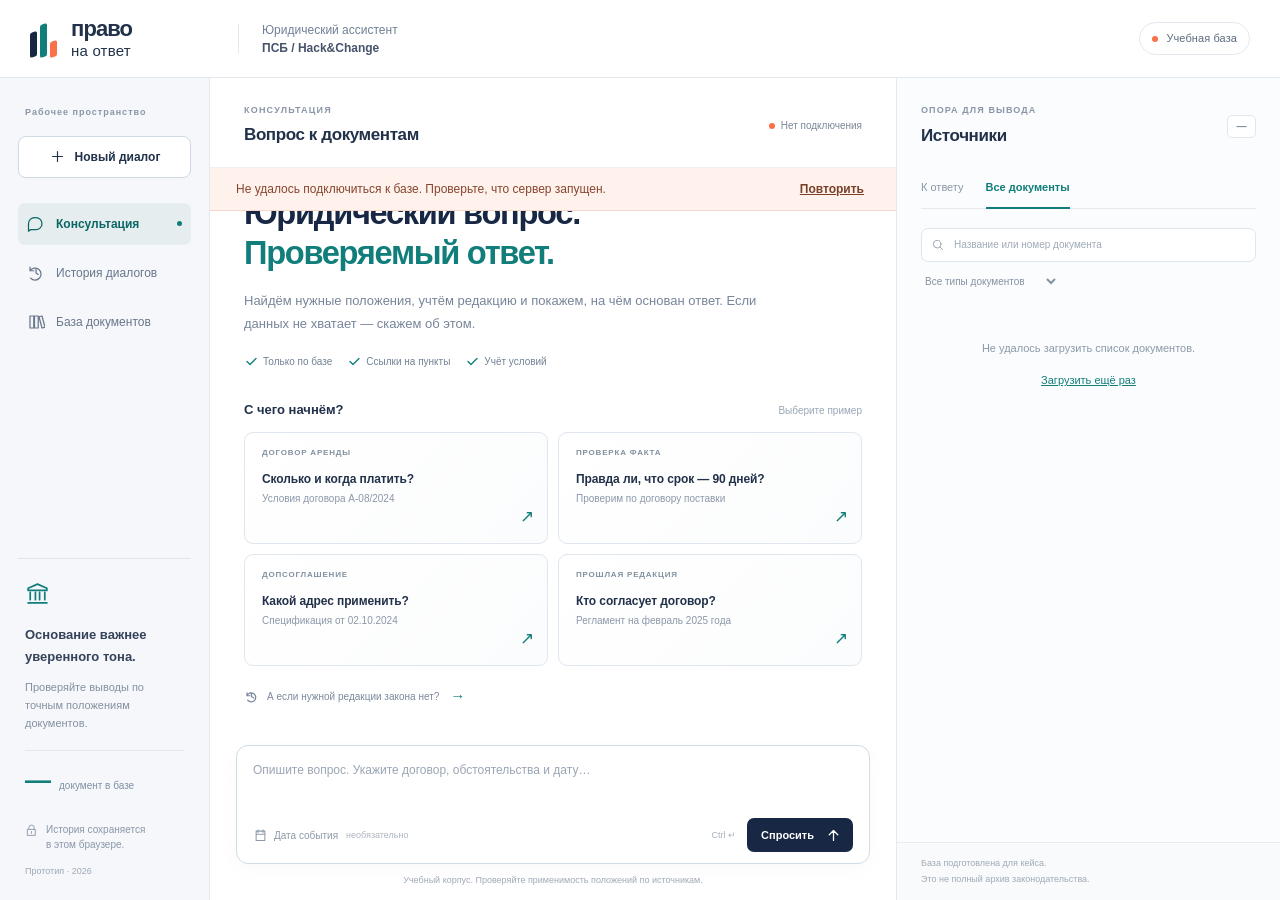
==== static/index.html @ e55c8ce5 "Package V20 legal assistant for final review" ====
<!doctype html>
<html lang="ru">
<head>
  <meta charset="utf-8">
  <meta name="viewport" content="width=device-width, initial-scale=1">
  <meta name="theme-color" content="#182744">
  <title>Право на ответ — юридический ассистент</title>
  <link rel="stylesheet" href="/static/styles.css">
  <script src="/static/history.js" defer></script>
  <script src="/static/app.js" defer></script>
</head>
<body>
  <a class="skip-link" href="#question">Перейти к вопросу</a>
  <header class="app-header">
    <a class="brand" href="/" aria-label="Право на ответ — главная">
      <span class="brand-mark" aria-hidden="true"><i></i><i></i><i></i></span>
      <span class="brand-wordmark">право<span>на ответ</span></span>
    </a>
    <div class="header-project"><span class="header-divider"></span><span>Юридический ассистент <b>ПСБ / Hack&amp;Change</b></span></div>
    <div class="header-actions">
      <span class="training-tag"><span></span>Учебная база</span>
      <button class="icon-button mobile-source-button" id="mobile-sources" type="button" aria-label="Открыть источники" aria-controls="source-panel" aria-expanded="false"><svg viewBox="0 0 24 24" aria-hidden="true"><path d="M5 4h11l3 3v13H5zM15 4v4h4M8 12h8M8 16h6"/></svg></button>
    </div>
  </header>

  <div class="workspace">
    <aside class="sidebar" aria-label="Рабочее пространство">
      <div class="sidebar-top">
        <p class="eyebrow">Рабочее пространство</p>
        <button class="new-chat-button" id="new-chat" type="button"><svg viewBox="0 0 24 24" aria-hidden="true"><path d="M12 5v14M5 12h14"/></svg>Новый диалог</button>
        <div class="nav-item active"><svg viewBox="0 0 24 24" aria-hidden="true"><path d="M20 11.5a8 8 0 0 1-8 8H5l-3 2v-10a8 8 0 0 1 8-8h2a8 8 0 0 1 8 8Z"/></svg><span>Консультация</span><span class="nav-dot"></span></div>
        <button class="nav-item" id="open-history" type="button" aria-haspopup="dialog"><svg viewBox="0 0 24 24" aria-hidden="true"><path d="M4 4v5h5M4 9a8 8 0 1 1 1 10M12 7v5l3 2"/></svg><span>История диалогов</span></button>
        <button class="nav-item" id="open-library" type="button"><svg viewBox="0 0 24 24" aria-hidden="true"><path d="M4 4h5v16H4zM10 4h5v16h-5zM16 5l4-1 4 15-4 1z"/></svg><span>База документов</span></button>
      </div>
      <div class="sidebar-bottom">
        <div class="corpus-card">
          <div class="corpus-icon"><svg viewBox="0 0 24 24" aria-hidden="true"><path d="M12 3 3 7v2h18V7zM5 11v7M10 11v7M14 11v7M19 11v7M3 21h18"/></svg></div>
          <strong>Основание важнее<br>уверенного тона.</strong>
          <p>Проверяйте выводы по точным положениям документов.</p>
          <div class="corpus-count"><span id="sidebar-document-count">—</span><small>документ в базе</small></div>
        </div>
        <div class="session-note"><span class="tiny-lock" aria-hidden="true"><svg viewBox="0 0 24 24"><path d="M7 10V7a5 5 0 0 1 10 0v3M5 10h14v11H5zM12 14v3"/></svg></span><p>История сохраняется<br>в этом браузере.</p></div>
        <span class="version-label">Прототип · 2026</span>
      </div>
    </aside>

    <main class="chat-workspace" id="main-content">
      <div class="chat-toolbar">
        <div><span class="section-label">КОНСУЛЬТАЦИЯ</span><h1>Вопрос к документам</h1></div>
        <button class="icon-button compact-history" id="compact-history" type="button" aria-label="Открыть историю диалогов" title="История диалогов" aria-haspopup="dialog"><svg viewBox="0 0 24 24" aria-hidden="true"><path d="M4 4v5h5M4 9a8 8 0 1 1 1 10M12 7v5l3 2"/></svg></button><button class="icon-button compact-new-chat" id="compact-new-chat" type="button" aria-label="Начать новый диалог" title="Новый диалог"><svg viewBox="0 0 24 24" aria-hidden="true"><path d="M12 5v14M5 12h14"/></svg></button><div class="mode-status" id="mode-status"><span class="status-dot pending"></span><span id="mode-label">Подключаем базу…</span></div>
      </div>
      <div class="connection-notice" id="connection-notice" hidden><span id="connection-message"></span><button id="retry-connection" type="button">Повторить</button></div>
      <div class="storage-notice" id="storage-notice" role="status" hidden><span id="storage-message"></span><button id="retry-storage" type="button">Повторить сохранение</button></div>
      <div class="conversation-scroll" id="conversation-scroll">
        <section class="welcome" id="welcome" aria-labelledby="welcome-title">
          <div class="welcome-symbol" aria-hidden="true"><svg viewBox="0 0 48 48"><path d="M24 9v30M14 39h20M11 17h26M24 9l3 5h-6zM11 17 5 29h12l-6-12ZM37 17l-6 12h12l-6-12Z"/><path d="M5 29c0 4 12 4 12 0M31 29c0 4 12 4 12 0"/></svg></div>
          <div class="welcome-kicker"><span></span>От вопроса к основанию</div>
          <h2 id="welcome-title">Юридический вопрос.<br><em>Проверяемый ответ.</em></h2>
          <p class="welcome-copy">Найдём нужные положения, учтём редакцию и покажем, на чём основан ответ. Если данных не хватает — скажем об этом.</p>
          <div class="welcome-principles"><span><svg viewBox="0 0 20 20" aria-hidden="true"><path d="m4 10 4 4 8-8"/></svg>Только по базе</span><span><svg viewBox="0 0 20 20" aria-hidden="true"><path d="m4 10 4 4 8-8"/></svg>Ссылки на пункты</span><span><svg viewBox="0 0 20 20" aria-hidden="true"><path d="m4 10 4 4 8-8"/></svg>Учёт условий</span></div>
          <div class="examples-heading"><h3>С чего начнём?</h3><span>Выберите пример</span></div>
          <div class="example-grid" id="example-grid">
            <button class="example-card" type="button" data-example="rent"><span class="example-category">ДОГОВОР АРЕНДЫ</span><strong>Сколько и когда платить?</strong><span class="example-description">Условия договора А-08/2024</span><span class="example-arrow" aria-hidden="true">↗</span></button>
            <button class="example-card" type="button" data-example="payment"><span class="example-category">ПРОВЕРКА ФАКТА</span><strong>Правда ли, что срок — 90 дней?</strong><span class="example-description">Проверим по договору поставки</span><span class="example-arrow" aria-hidden="true">↗</span></button>
            <button class="example-card" type="button" data-example="address"><span class="example-category">ДОПСОГЛАШЕНИЕ</span><strong>Какой адрес применить?</strong><span class="example-description">Спецификация от 02.10.2024</span><span class="example-arrow" aria-hidden="true">↗</span></button>
            <button class="example-card" type="button" data-example="approval"><span class="example-category">ПРОШЛАЯ РЕДАКЦИЯ</span><strong>Кто согласует договор?</strong><span class="example-description">Регламент на февраль 2025 года</span><span class="example-arrow" aria-hidden="true">↗</span></button>
          </div>
          <button class="historical-example" type="button" data-example="historical"><svg viewBox="0 0 20 20" aria-hidden="true"><path d="M4 5v4h4M4 9a6 6 0 1 1 1 6M10 6v4l3 2"/></svg>А если нужной редакции закона нет?<span aria-hidden="true">→</span></button>
        </section>
        <section class="messages" id="messages" aria-label="История диалога" aria-live="polite" aria-relevant="additions"></section>
      </div>
      <div class="composer-area">
        <form class="composer" id="chat-form">
          <label class="sr-only" for="question">Ваш юридический вопрос</label>
          <textarea id="question" name="question" rows="2" maxlength="12000" placeholder="Опишите вопрос. Укажите договор, обстоятельства и дату…" required></textarea>
          <div class="composer-bottom">
            <div class="date-control">
              <button class="date-toggle" id="date-toggle" type="button" aria-expanded="false" aria-controls="date-popover"><svg viewBox="0 0 24 24" aria-hidden="true"><path d="M5 5h14v15H5zM8 3v4M16 3v4M5 10h14"/></svg><span id="date-label">Дата события</span><span class="optional-label">необязательно</span></button>
              <div class="date-popover" id="date-popover" hidden><label for="event-date">На какую дату проверить условия?</label><input type="date" id="event-date" name="event_date"><p>Добавьте дату, если она важна для выбора редакции.</p><button type="button" id="clear-date">Убрать дату</button></div>
            </div>
            <div class="send-controls"><span class="keyboard-hint">Ctrl ↵</span><button class="send-button" id="send-button" type="submit" aria-label="Отправить вопрос"><span>Спросить</span><svg viewBox="0 0 24 24" aria-hidden="true"><path d="M12 19V5M6 11l6-6 6 6"/></svg></button></div>
          </div>
        </form>
        <p class="composer-footnote" id="composer-footnote">Учебный корпус. Проверяйте применимость положений по источникам.</p>
      </div>
    </main>

    <div class="source-backdrop" id="source-backdrop" hidden></div>
    <aside class="source-panel" id="source-panel" aria-label="Источники и документы">
      <div class="source-panel-heading"><div><span class="section-label">ОПОРА ДЛЯ ВЫВОДА</span><h2>Источники</h2></div><span class="source-count" id="source-count">—</span><button class="icon-button close-source-panel" id="close-source-panel" type="button" aria-label="Закрыть источники"><svg viewBox="0 0 24 24" aria-hidden="true"><path d="m6 6 12 12M18 6 6 18"/></svg></button></div>
      <div class="source-tabs" role="tablist" aria-label="Панели источников"><button type="button" role="tab" id="tab-evidence" aria-selected="false" aria-controls="evidence-panel" tabindex="-1">К ответу<span id="evidence-count" hidden>0</span></button><button type="button" role="tab" id="tab-documents" aria-selected="true" aria-controls="documents-panel" tabindex="0">Все документы</button></div>
      <section class="evidence-panel source-tab-panel" id="evidence-panel" role="tabpanel" aria-labelledby="tab-evidence" hidden><div id="evidence-content"></div></section>
      <section class="documents-panel source-tab-panel" id="documents-panel" role="tabpanel" aria-labelledby="tab-documents">
        <div class="document-filters"><div class="search-input"><svg viewBox="0 0 24 24" aria-hidden="true"><circle cx="10.5" cy="10.5" r="6.5"/><path d="m15 15 5 5"/></svg><label class="sr-only" for="document-search">Поиск документов</label><input id="document-search" type="search" placeholder="Название или номер документа" autocomplete="off"></div><label class="sr-only" for="document-kind">Тип документа</label><select id="document-kind"><option value="all">Все типы документов</option></select></div>
        <div class="document-list" id="document-list" aria-live="polite"><div class="panel-loading"><span class="spinner"></span>Загружаем документы…</div></div>
        <p class="document-base-note">База подготовлена для кейса.<br>Это не полный архив законодательства.</p>
      </section>
      <section class="document-view" id="document-view" hidden aria-label="Просмотр документа"><div class="document-view-top"><button class="back-button" id="document-back" type="button"><svg viewBox="0 0 20 20" aria-hidden="true"><path d="m11 4-6 6 6 6M5 10h11"/></svg>К списку источников</button><button class="icon-button" type="button" id="copy-document" aria-label="Скопировать текст документа" title="Скопировать текст"><svg viewBox="0 0 24 24" aria-hidden="true"><path d="M8 8h12v13H8zM16 8V3H3v13h5"/></svg></button></div><div class="document-view-heading"><span class="document-type" id="document-view-type"></span><h3 id="document-view-title"></h3><p id="document-view-description"></p></div><div class="document-loading" id="document-loading" hidden><span class="spinner"></span>Открываем источник…</div><div class="document-text-container" id="document-text-container"><pre id="document-text" class="document-text" tabindex="0" aria-label="Исходный текст документа"></pre></div></section>
    </aside>
  </div>
  <dialog class="history-dialog" id="history-dialog" aria-labelledby="history-title" aria-describedby="history-description">
    <div class="history-heading"><div><span class="section-label">ВАШЕ РАБОЧЕЕ ПРОСТРАНСТВО</span><h2 id="history-title">История диалогов</h2></div><button class="icon-button" id="close-history" type="button" aria-label="Закрыть историю"><svg viewBox="0 0 24 24" aria-hidden="true"><path d="m6 6 12 12M18 6 6 18"/></svg></button></div>
    <p id="history-description">Вопросы, ответы и источники сохраняются в этом браузере между посещениями. На другом устройстве эта история недоступна.</p>
    <div class="history-list" id="history-list"></div>
    <div class="history-actions"><button id="history-new-chat" type="button">+ Новый диалог</button><button id="clear-history" type="button">Удалить всю историю</button></div>
    <div class="history-delete-confirm" id="history-delete-confirm" hidden><p>Удалить все сохранённые диалоги из этого браузера?</p><button id="confirm-clear-history" type="button">Удалить всё</button><button id="cancel-clear-history" type="button">Отмена</button></div>
  </dialog>
  <div class="toast" id="toast" role="status" hidden></div>
</body>
</html>
---- static/styles.css ----
:root{--navy:#182744;--navy-deep:#12203a;--teal:#117e7b;--teal-dark:#0a6664;--teal-pale:#eaf5f2;--orange:#fa7148;--ink:#22314a;--muted:#718096;--line:#e3e9ee;--surface:#f5f7fa;--white:#fff;--shadow:0 14px 40px rgba(25,43,69,.08);font-family:Inter,-apple-system,BlinkMacSystemFont,"Segoe UI",Arial,sans-serif;color:var(--ink);background:#fff;font-synthesis:none}
*{box-sizing:border-box}body{margin:0;font-size:14px;line-height:1.5}button,input,textarea,select{font:inherit}button{cursor:pointer}button,input,textarea,select,a{-webkit-tap-highlight-color:transparent}button{color:inherit}button:disabled{cursor:wait}button:focus-visible,a:focus-visible,input:focus-visible,select:focus-visible,textarea:focus-visible,pre:focus-visible{outline:3px solid #85c5bf;outline-offset:3px}button{border:0;background:none}a{color:inherit;text-decoration:none}svg{width:22px;height:22px;fill:none;stroke:currentColor;stroke-width:1.65;stroke-linecap:round;stroke-linejoin:round;flex-shrink:0}[hidden]{display:none!important}.sr-only{position:absolute;width:1px;height:1px;padding:0;margin:-1px;overflow:hidden;clip:rect(0,0,0,0);white-space:nowrap;border:0}.skip-link{position:fixed;left:20px;top:-60px;z-index:100;background:var(--navy);color:white;padding:12px 20px;border-radius:8px}.skip-link:focus{top:10px}.app-header{height:78px;border-bottom:1px solid var(--line);display:flex;align-items:center;padding:0 30px;gap:30px;background:white;position:relative;z-index:30}.brand{display:flex;align-items:center;gap:12px;min-width:178px}.brand-mark{position:relative;width:29px;height:36px;display:block}.brand-mark i{position:absolute;width:7px;background:var(--navy);border-radius:2px;bottom:0;transform:skewY(-16deg)}.brand-mark i:nth-child(1){height:25px;left:0}.brand-mark i:nth-child(2){height:33px;left:10px;background:var(--teal)}.brand-mark i:nth-child(3){height:16px;left:20px;background:var(--orange)}.brand-wordmark{font-weight:780;font-size:22px;letter-spacing:-.9px;line-height:1.03}.brand-wordmark span{display:block;font-size:15px;letter-spacing:.2px;font-weight:500;margin-top:2px}.header-project{display:flex;align-items:center;gap:23px;color:var(--muted);font-size:12px;line-height:1.5}.header-project b{display:block;color:#46536b;font-weight:550}.header-divider{height:30px;width:1px;background:var(--line)}.header-actions{margin-left:auto;display:flex;align-items:center;gap:15px}.training-tag{display:flex;gap:8px;align-items:center;border:1px solid var(--line);padding:7px 12px;border-radius:30px;font-size:11px;letter-spacing:.1px;color:#5d6c7f}.training-tag>span{height:6px;width:6px;border-radius:50%;background:var(--orange)}.icon-button{width:34px;height:34px;display:grid;place-items:center;border-radius:7px;color:#63718a}.icon-button:hover{background:var(--surface);color:var(--navy)}.mobile-source-button,.close-source-panel{display:none}.workspace{display:grid;grid-template-columns:210px minmax(430px,1fr) 384px;height:calc(100dvh - 78px);min-height:580px}.sidebar{background:#f5f7fa;border-right:1px solid var(--line);padding:28px 18px 17px;display:flex;flex-direction:column;justify-content:space-between}.eyebrow,.section-label{font-size:10px;font-weight:700;letter-spacing:1.15px;color:#8a96a7;margin:0 0 16px}.eyebrow{font-size:9px;letter-spacing:1px;margin-left:7px;white-space:nowrap}.new-chat-button{display:flex;align-items:center;justify-content:center;width:100%;gap:9px;border:1px solid #cfd9e3;border-radius:8px;padding:11px 6px;background:white;font-size:12px;font-weight:650;box-shadow:0 2px 4px #18274403;transition:.15s}.new-chat-button svg{width:17px;height:17px}.new-chat-button:hover{border-color:var(--teal);color:var(--teal);background:#fcfffe}.nav-item{display:flex;width:100%;align-items:center;gap:11px;font-size:12px;text-align:left;padding:12px 9px;border-radius:7px;color:#69768b;margin-top:7px}.nav-item svg{width:18px;height:18px}.nav-item.active{margin-top:25px;background:#e5edee;color:var(--teal-dark);font-weight:650}.nav-item:not(.active):hover{background:#eaf0f5;color:var(--navy)}.nav-dot{height:5px;width:5px;background:var(--teal);border-radius:50%;margin-left:auto}.corpus-card{border-top:1px solid #dfe6ed;padding:22px 7px 8px}.corpus-icon{color:var(--teal);margin-bottom:12px}.corpus-icon svg{height:25px;width:25px}.corpus-card strong{font-size:13px;line-height:1.6;color:#34425a;font-weight:600}.corpus-card p{font-size:11px;line-height:1.65;color:#8590a1;margin:10px 0 18px}.corpus-count{display:flex;gap:9px;align-items:baseline;border-top:1px solid var(--line);padding-top:14px}.corpus-count>span{font-size:26px;line-height:1.2;font-weight:600;color:var(--teal);letter-spacing:-1px}.corpus-count small{font-size:10px;color:#8090a3}.session-note{display:flex;gap:8px;align-items:flex-start;padding:17px 7px 7px;color:#8b97a9}.session-note p{margin:0;font-size:10px;line-height:1.55}.tiny-lock svg{height:13px;width:13px;margin-top:2px}.version-label{display:block;font-size:9px;color:#9da7b6;padding:5px 7px}.chat-workspace{display:flex;flex-direction:column;min-width:0;overflow:hidden;background:#fff}.chat-toolbar{min-height:90px;display:flex;align-items:center;gap:10px;padding:24px 34px 18px;border-bottom:1px solid #edf0f4;flex-shrink:0;justify-content:space-between}.chat-toolbar .section-label{font-size:9px;letter-spacing:1.2px;display:block;margin:0 0 5px}.chat-toolbar h1{font-size:17px;font-weight:630;margin:0;letter-spacing:-.4px}.mode-status{font-size:10px;display:flex;align-items:center;gap:6px;color:#7b8798;line-height:1.3;max-width:160px}.status-dot{height:6px;width:6px;border-radius:50%;background:var(--teal);flex-shrink:0}.status-dot.pending{background:#b3c0cd}.status-dot.error{background:var(--orange)}.connection-notice{display:flex;align-items:center;justify-content:space-between;gap:12px;padding:11px 26px;background:#fff2ec;color:#87442f;font-size:12px;border-bottom:1px solid #f5d8cb}.connection-notice button{font-weight:650;color:#784029;text-decoration:underline;white-space:nowrap}.conversation-scroll{overflow:auto;overscroll-behavior:contain;flex:1;scroll-behavior:smooth;scrollbar-width:thin;scrollbar-color:#dbe2e9 transparent}.welcome{padding:36px 34px 30px;max-width:850px;margin:auto}.welcome-symbol{height:54px;width:54px;display:flex;align-items:center;justify-content:center;background:var(--teal-pale);color:var(--teal);border:1px solid #d7e9e4;border-radius:16px;margin-bottom:24px;transform:rotate(-4deg)}.welcome-symbol svg{height:37px;width:37px;stroke-width:1.45;transform:rotate(4deg)}.welcome-kicker{display:flex;align-items:center;gap:8px;font-size:10px;text-transform:uppercase;letter-spacing:1.3px;color:var(--teal);font-weight:650;margin-bottom:12px}.welcome-kicker>span{width:19px;height:2px;background:var(--orange)}.welcome h2{font-size:clamp(27px,2.55vw,38px);line-height:1.22;font-weight:650;letter-spacing:-1.3px;margin:0 0 16px;color:var(--navy)}.welcome h2 em{font-style:normal;color:var(--teal)}.welcome-copy{font-size:13px;line-height:1.8;max-width:530px;color:#788599;margin:0}.welcome-principles{display:flex;flex-wrap:wrap;gap:15px;margin:19px 0 31px;color:#728193;font-size:10px}.welcome-principles span{display:flex;align-items:center;gap:4px}.welcome-principles svg{height:15px;width:15px;color:var(--teal);stroke-width:1.8}.examples-heading{display:flex;justify-content:space-between;align-items:center;margin-bottom:12px}.examples-heading h3{margin:0;font-weight:630;font-size:13px}.examples-heading>span{font-size:10px;color:#9aa5b5}.example-grid{display:grid;grid-template-columns:1fr 1fr;gap:10px}.example-card{position:relative;border:1px solid #e0e6ed;border-radius:9px;text-align:left;padding:14px 17px 16px;min-height:112px;display:flex;flex-direction:column;align-items:flex-start;transition:background .15s,border .15s,transform .15s;background:linear-gradient(135deg,#fff,#fbfcfd)}.example-card:hover{border-color:#95c4bb;background:#f6fbf9;transform:translateY(-2px)}.example-category{font-size:8px;letter-spacing:.8px;color:#82919f;font-weight:650;margin-bottom:11px}.example-card strong{font-size:12px;line-height:1.5;font-weight:600;margin-right:12px;letter-spacing:-.1px}.example-description{font-size:10px;line-height:1.45;margin-top:4px;color:#8b97a8;max-width:90%}.example-arrow{position:absolute;right:13px;bottom:13px;color:var(--teal);font-size:17px}.historical-example{display:flex;align-items:center;gap:8px;color:#7b899c;font-size:10px;margin-top:14px;padding:5px 0}.historical-example svg{width:15px;height:15px}.historical-example>span{color:var(--teal);margin-left:3px;font-size:15px}.historical-example:hover{color:var(--teal)}.composer-area{padding:16px 26px 13px;background:linear-gradient(0deg,#fff 90%,#ffffffd6);flex-shrink:0}.composer{border:1px solid #cfdce3;border-radius:12px;box-shadow:0 6px 22px #22384d06;padding:15px 16px 11px;background:white;position:relative;transition:box-shadow .2s,border .2s}.composer:focus-within{border-color:#6fa9a4;box-shadow:0 0 0 3px #117e7b08}.composer textarea{border:0;padding:0;display:block;width:100%;max-height:160px;min-height:45px;resize:none;line-height:1.65;font-size:12px;color:var(--ink);background:transparent;outline:none!important}.composer textarea::placeholder{color:#9aa5b4}.composer-bottom{display:flex;align-items:center;justify-content:space-between;gap:6px;margin-top:12px}.date-control{position:relative;min-width:0}.date-toggle{font-size:10px;color:#8d99a8;display:flex;align-items:center;gap:6px;padding:5px 0}.date-toggle svg{height:15px;width:15px}.date-toggle:hover,.date-toggle.has-date{color:var(--teal)}.optional-label{font-size:9px;color:#acb4bf;margin-left:2px}.date-popover{position:absolute;bottom:35px;left:-6px;width:256px;border:1px solid var(--line);border-radius:10px;box-shadow:var(--shadow);padding:16px;background:white;z-index:40}.date-popover label{display:block;font-size:11px;font-weight:600;margin-bottom:9px}.date-popover input{width:100%;border:1px solid #d5dfe6;border-radius:6px;padding:8px 9px;color:#47546a}.date-popover p{font-size:10px;color:var(--muted);line-height:1.6;margin:9px 0}.date-popover button{font-size:10px;color:var(--teal);padding:3px 0;text-decoration:underline}.send-controls{display:flex;align-items:center;gap:11px;flex-shrink:0}.keyboard-hint{font-size:9px;color:#a9b1bd}.send-button{height:34px;border-radius:7px;display:flex;align-items:center;gap:11px;padding:0 11px 0 14px;color:white;background:var(--navy);font-size:11px;font-weight:550;transition:.2s}.send-button svg{width:17px;height:17px;stroke-width:1.8}.send-button:hover{background:var(--teal-dark)}.send-button:disabled{background:#98aaaF}.composer-footnote{font-size:9px;color:#a1aab7;text-align:center;margin:10px 0 0;line-height:1.4}.messages{padding:25px 30px 5px;max-width:900px;margin:auto}.message{margin-bottom:28px;animation:messageIn .22s ease}.message.user{margin-left:40px;display:flex;flex-direction:column;align-items:flex-end}.user-message-bubble{padding:14px 17px;background:#eef3f7;border:1px solid #e6ecf1;border-radius:12px 12px 3px 12px;white-space:pre-wrap;font-size:13px;line-height:1.7;color:#394961;max-width:100%;overflow-wrap:anywhere}.message-meta{display:flex;align-items:center;gap:7px;font-size:9px;color:#96a0af;margin-bottom:7px}.event-date-note{font-size:9px;color:#7b8c9e;margin-top:6px}.assistant-heading{display:flex;align-items:center;gap:9px;margin-bottom:14px}.assistant-avatar{height:26px;width:26px;background:var(--teal-pale);border-radius:7px;display:grid;place-items:center;color:var(--teal)}.assistant-avatar svg{width:17px;height:17px}.assistant-heading strong{font-size:11px;font-weight:650;color:#4b5b70}.answer-status{margin-left:auto;border-radius:5px;padding:3px 7px;font-size:8px;background:#edf5f2;color:#4a8074;white-space:nowrap}.answer-status.partial,.answer-status.clarify,.answer-status.abstain{background:#fff2e8;color:#a06c3a}.answer-status.out_of_scope,.answer-status.error{background:#f3f4f6;color:#7e8794}.answer-body{font-size:13px;line-height:1.85;overflow-wrap:anywhere;color:#3e4e65}.answer-body p{margin:0 0 12px;white-space:pre-wrap}.answer-body p:last-child{margin-bottom:0}.answer-body strong{font-weight:650;color:var(--navy)}.inline-citation{color:var(--teal);background:var(--teal-pale);padding:0 4px;border-radius:3px;font-size:10px;vertical-align:2px;margin:0 2px}.answer-sources{margin-top:18px;border-top:1px solid #ecf0f3;padding-top:14px}.answer-sources-title{font-size:9px;text-transform:uppercase;letter-spacing:.85px;color:#98a3b2;margin:0 0 8px;display:flex;align-items:center;gap:7px}.answer-sources-title svg{width:12px;height:12px}.answer-source-button{display:flex;align-items:center;gap:9px;text-align:left;border:1px solid #dfe8e8;background:#f9fcfb;border-radius:7px;padding:9px 10px;width:100%;margin:6px 0;color:#526779}.answer-source-button:hover{border-color:#8cbcb5;background:#f1f9f6}.citation-index{font-size:10px;width:21px;height:21px;display:grid;place-items:center;border-radius:5px;background:#e8f3ef;color:var(--teal);flex-shrink:0;font-weight:600}.answer-source-name{font-size:10px;line-height:1.5;flex:1;min-width:0}.answer-source-name strong{font-weight:550;color:#42645f}.source-out-icon{font-size:16px;color:#7eaaa0;flex-shrink:0}.missing-facts{font-size:11px;line-height:1.75;background:#fff7ed;border:1px solid #f1e6d8;border-radius:7px;padding:11px 14px;margin-top:15px;color:#8c7256}.missing-facts strong{font-weight:650}.missing-facts ul{margin:5px 0 0;padding-left:16px}.answer-warnings{font-size:10px;color:#8e97a3;margin-top:13px;line-height:1.7}.answer-warnings summary{cursor:pointer;color:#82909f}.answer-warnings p{margin:6px 0 0}.answer-footer{margin-top:12px;display:flex;align-items:center;gap:10px;color:#a1a9b5;font-size:9px}.copy-answer{padding:3px;display:flex;align-items:center;gap:5px;color:#8a99a8;font-size:9px}.copy-answer svg{width:12px;height:12px}.copy-answer:hover{color:var(--teal)}.loading-message{display:flex;align-items:center;gap:9px;padding:4px 0;color:#8593a5;font-size:11px}.loading-dots{display:flex;gap:3px}.loading-dots i{width:4px;height:4px;background:#6f9f9a;border-radius:50%;animation:pulse 1.2s infinite}.loading-dots i:nth-child(2){animation-delay:.15s}.loading-dots i:nth-child(3){animation-delay:.3s}.error-message{border:1px solid #f0d8cf;background:#fff8f4;border-radius:10px;padding:15px;font-size:12px;line-height:1.7;color:#9b6452}.error-message p{margin:0 0 10px}.retry-button{display:inline-flex;align-items:center;gap:6px;border-radius:5px;color:#93583f;font-size:11px;font-weight:600;background:#f8e5d8;padding:6px 10px}.source-panel{background:#fbfcfd;border-left:1px solid var(--line);display:flex;flex-direction:column;min-width:0;overflow:hidden}.source-panel-heading{padding:24px 24px 18px;display:flex;align-items:center;gap:11px;min-height:90px}.source-panel-heading .section-label{display:block;font-size:9px;letter-spacing:1.1px;margin-bottom:5px}.source-panel-heading h2{margin:0;font-size:17px;font-weight:630;letter-spacing:-.4px}.source-count{margin-left:auto;font-size:10px;font-weight:600;color:#7d8e9d;border:1px solid #e1e6ec;background:#fff;border-radius:5px;padding:3px 7px;min-width:29px;text-align:center}.source-tabs{display:flex;margin:0 24px;border-bottom:1px solid var(--line);gap:22px}.source-tabs button{font-size:11px;color:#8996a7;padding:11px 0 12px;position:relative;white-space:nowrap;display:flex;align-items:center;gap:6px}.source-tabs button[aria-selected=true]{color:var(--teal);font-weight:600}.source-tabs button[aria-selected=true]:after{content:"";position:absolute;height:2px;bottom:-1px;left:0;right:0;background:var(--teal)}.source-tabs button span{font-size:8px;padding:1px 4px;background:#e3f0ec;border-radius:3px}.source-tab-panel{display:flex;flex-direction:column;flex:1;min-height:0}.document-filters{padding:19px 24px 13px;display:flex;flex-direction:column;gap:10px}.search-input{position:relative;display:flex;align-items:center}.search-input svg{position:absolute;left:10px;top:10px;width:14px;height:14px;color:#9aa6b4}.search-input input{width:100%;border:1px solid #e0e6ec;background:#fff;border-radius:7px;padding:9px 10px 9px 32px;font-size:10px;color:#55657a;height:34px;outline-offset:1px}.search-input input::placeholder{color:#a0aab7}.document-filters select{background:transparent;border:0;padding:3px 18px 3px 0;font-size:10px;color:#8592a2;max-width:100%;align-self:flex-start}.document-list{overflow:auto;padding:0 16px 15px;flex:1;scrollbar-width:thin;scrollbar-color:#dbe2e9 transparent}.document-list-item{display:flex;align-items:flex-start;width:100%;text-align:left;padding:13px 9px;border-radius:7px;gap:12px;border-bottom:1px solid #edf0f4;transition:.15s}.document-list-item:hover{background:#eef5f2}.document-list-icon{height:32px;width:28px;border:1px solid #dce6e8;color:#849d9e;display:grid;place-items:center;border-radius:4px;background:#fff;flex-shrink:0;margin-top:2px}.document-list-icon svg{width:15px;height:17px;stroke-width:1.4}.document-item-copy{flex:1;min-width:0}.document-item-copy strong{display:block;font-size:11px;font-weight:550;line-height:1.6;color:#54627a;overflow-wrap:anywhere}.document-item-copy small{display:block;margin-top:4px;font-size:9px;color:#9aa7b5;line-height:1.5}.document-list-arrow{font-size:15px;color:#b3bdc8;margin-left:auto;align-self:center}.document-base-note{padding:13px 24px;margin:0;border-top:1px solid #e7ecf1;color:#a0aab6;font-size:9px;line-height:1.7;background:#f8fafb}.panel-loading,.panel-error,.empty-documents{padding:35px 15px;line-height:1.8;color:#8c99a9;font-size:11px;text-align:center}.panel-loading{display:flex;align-items:center;justify-content:center;gap:8px}.panel-error button{display:block;margin:12px auto 0;color:var(--teal);text-decoration:underline}.spinner{display:inline-block;width:14px;height:14px;border:2px solid #d5e6e2;border-top-color:var(--teal);border-radius:50%;animation:spin .75s linear infinite}.evidence-panel{overflow:auto;scrollbar-width:thin;scrollbar-color:#dbe2e9 transparent}.evidence-empty{padding:50px 30px;text-align:center}.evidence-empty-graphic{height:72px;width:64px;margin:0 auto 23px;position:relative;background:#fff;border:1px solid #dce5e9;border-radius:7px;transform:rotate(-5deg);box-shadow:7px 5px 0 #edf3f4}.evidence-empty-graphic:before{content:"";position:absolute;top:20px;left:13px;width:36px;height:2px;background:#c8d7da;box-shadow:0 9px 0 #d9e3e6,0 18px 0 #d9e3e6}.evidence-empty-graphic:after{content:"✓";position:absolute;right:-8px;bottom:-8px;background:var(--teal);color:#fff;border:4px solid #fbfcfd;width:24px;height:24px;font-size:14px;line-height:24px;border-radius:50%;transform:rotate(5deg)}.evidence-empty h3{font-size:13px;font-weight:600;color:#5c6b7f;margin:0 0 10px}.evidence-empty p{font-size:11px;line-height:1.8;color:#96a1b1;max-width:240px;margin:0 auto}.evidence-intro{padding:20px 24px 0;font-size:10px;color:#92a0b1;line-height:1.65}.evidence-card{display:block;width:calc(100% - 40px);text-align:left;margin:13px 20px;padding:15px;border:1px solid #dbe7e4;background:#fff;border-radius:9px;box-shadow:0 2px 4px #233f3802}.evidence-card:hover{border-color:#80b7a9;box-shadow:0 4px 14px #233f3808}.evidence-card-heading{display:flex;align-items:flex-start;gap:9px;margin-bottom:12px}.evidence-card-heading strong{font-size:11px;font-weight:600;line-height:1.6;color:#425b61;overflow-wrap:anywhere}.evidence-clause{font-size:9px;color:#819b97;margin-bottom:8px;display:block}.evidence-quote{font-size:11px;line-height:1.85;color:#84918f;display:block;border-left:2px solid #b9d7cb;padding-left:10px;max-height:122px;overflow:hidden;position:relative;white-space:pre-wrap;overflow-wrap:anywhere}.evidence-card-footer{display:flex;align-items:center;justify-content:space-between;font-size:9px;color:var(--teal);margin-top:14px}.evidence-card-footer svg{width:13px;height:13px}.evidence-no-citations{font-size:11px;color:#93a0b0;line-height:1.8;padding:25px}.document-view{display:flex;flex-direction:column;min-height:0;flex:1}.document-view-top{display:flex;align-items:center;justify-content:space-between;padding:15px 18px 7px;gap:8px}.back-button{display:flex;align-items:center;gap:5px;color:#819093;font-size:10px;padding:4px 0}.back-button svg{width:14px;height:14px}.back-button:hover{color:var(--teal)}.document-view-top .icon-button{width:27px;height:27px}.document-view-top .icon-button svg{width:15px;height:15px}.document-view-heading{padding:7px 24px 18px;border-bottom:1px solid var(--line)}.document-type{font-size:8px;color:var(--teal);letter-spacing:.8px;text-transform:uppercase}.document-view-heading h3{font-size:13px;line-height:1.7;font-weight:600;margin:6px 0 5px;color:#3b4e66;overflow-wrap:anywhere}.document-view-heading p{font-size:9px;color:#98a3b0;line-height:1.65;margin:0}.document-text-container{overflow:auto;flex:1;scrollbar-width:thin;scrollbar-color:#d9e3e7 transparent;background:#fff}.document-text{font-family:Georgia,"Times New Roman",serif;font-size:13px;line-height:1.9;color:#647084;white-space:pre-wrap;overflow-wrap:anywhere;word-break:normal;margin:0;padding:24px 25px 60px;border:0}.document-text mark{background:#fff0ba;color:#5e501e;border-bottom:1px solid #dfc774;border-radius:2px;box-decoration-break:clone;-webkit-box-decoration-break:clone;padding:2px 0}.document-loading{padding:30px;display:flex;align-items:center;justify-content:center;gap:8px;color:#8b99a8;font-size:11px}.document-error{font-family:inherit;font-size:12px;color:#a57664;line-height:1.8}.toast{position:fixed;bottom:24px;left:50%;transform:translateX(-50%);background:var(--navy);color:white;box-shadow:var(--shadow);padding:11px 18px;border-radius:8px;font-size:12px;z-index:100}.source-backdrop{display:none}@keyframes pulse{0%,75%,100%{opacity:.35;transform:translateY(0)}35%{opacity:1;transform:translateY(-3px)}}@keyframes spin{to{transform:rotate(360deg)}}@keyframes messageIn{from{opacity:0;transform:translateY(6px)}to{opacity:1;transform:translateY(0)}}
@media(min-width:1550px){.workspace{grid-template-columns:230px minmax(500px,1fr) 440px}.chat-toolbar{padding-left:45px;padding-right:45px}.welcome{padding:45px 48px 35px}.welcome h2{font-size:40px}.welcome-copy{font-size:14px}.example-card{min-height:120px}.example-card strong{font-size:13px}.composer-area{padding-left:40px;padding-right:40px}.source-panel-heading{padding-left:30px;padding-right:30px}.source-tabs{margin-left:30px;margin-right:30px}.document-filters{padding-left:30px;padding-right:30px}}
@media(max-width:1240px){.workspace{grid-template-columns:174px minmax(400px,1fr) 340px}.app-header{padding-left:22px;gap:15px}.brand{min-width:150px}.sidebar{padding-left:12px;padding-right:12px}.eyebrow{font-size:8px;letter-spacing:.4px}.new-chat-button{font-size:11px}.nav-item{gap:7px;font-size:11px}.chat-toolbar{padding-left:26px;padding-right:26px}.welcome{padding:28px 26px}.welcome-symbol{margin-bottom:18px}.welcome-principles{gap:10px;font-size:9px}.example-card{padding:13px 13px 15px;min-height:110px}.example-card strong{font-size:11px}.example-description{font-size:9px}.example-category{font-size:7px}.composer-area{padding-left:21px;padding-right:21px}.optional-label{display:none}.source-panel-heading{padding-left:20px;padding-right:20px}.source-tabs{margin-left:20px;margin-right:20px;gap:20px}.document-filters{padding-left:20px;padding-right:20px}.mode-status{font-size:9px;max-width:135px}.welcome h2{font-size:29px}}
@media(max-width:1030px){.workspace{grid-template-columns:minmax(400px,1fr) 350px}.sidebar{display:none}.brand{min-width:170px}.welcome{max-width:680px}.welcome h2{font-size:33px}.chat-toolbar{padding-left:28px;padding-right:28px}.welcome{padding-left:28px;padding-right:28px}.example-card strong{font-size:12px}.composer-area{padding-left:24px;padding-right:24px}.mobile-source-button{display:grid}.header-project{font-size:11px}.app-header{padding-left:24px;padding-right:20px}.keyboard-hint{display:none}}
@media(max-width:760px){.app-header{height:67px;padding:0 20px;gap:10px}.brand{min-width:0;gap:9px}.brand-mark{transform:scale(.85);transform-origin:left center;width:26px}.brand-wordmark{font-size:20px}.brand-wordmark span{font-size:13px}.header-project{display:none}.header-actions{gap:8px}.training-tag{font-size:9px;padding:6px 9px}.workspace{height:calc(100dvh - 67px);min-height:440px;display:flex}.chat-workspace{width:100%}.chat-toolbar{min-height:79px;padding:17px 22px 15px}.chat-toolbar h1{font-size:16px}.chat-toolbar .section-label{font-size:8px}.mode-status{font-size:9px;max-width:140px}.welcome{padding:28px 24px 22px;max-width:590px}.welcome h2{font-size:32px}.welcome-symbol{height:48px;width:48px;border-radius:14px;margin-bottom:18px}.welcome-symbol svg{height:32px;width:32px}.welcome-kicker{font-size:9px}.welcome-copy{font-size:12px;line-height:1.8}.welcome-principles{margin:17px 0 26px;font-size:9px;gap:13px}.examples-heading h3{font-size:12px}.example-card{min-height:108px;padding:12px 13px 15px}.example-card strong{font-size:11px}.example-description{font-size:9px}.historical-example{font-size:10px}.composer-area{padding:11px 16px 10px}.composer{padding:13px 13px 10px}.composer textarea{font-size:12px;min-height:44px}.date-toggle{font-size:9px}.send-button{font-size:10px;height:33px;gap:8px;padding-left:12px;padding-right:10px}.composer-footnote{font-size:8px;margin-top:8px}.source-panel{position:fixed;right:0;top:0;bottom:0;width:min(440px,94vw);z-index:60;box-shadow:-10px 0 50px #17284626;transform:translateX(110%);transition:transform .22s ease;border-left:1px solid #e1e7ed}.source-panel.is-open{transform:translateX(0)}.close-source-panel{display:grid;margin-right:-7px}.source-panel-heading{min-height:83px;padding-top:20px}.source-count{margin-left:auto}.source-backdrop:not([hidden]){display:block;position:fixed;inset:0;background:#18274455;backdrop-filter:blur(2px);z-index:50}.source-panel-heading h2{font-size:18px}.document-filters{padding-top:18px}.document-item-copy strong{font-size:12px}.document-list-item{padding-top:14px;padding-bottom:14px}.document-text{font-size:14px}.document-view-heading h3{font-size:14px}.messages{padding:23px 22px 5px}.message.user{margin-left:23px}.user-message-bubble,.answer-body{font-size:12px}.answer-status{font-size:7px;padding:3px 6px}.answer-source-name{font-size:10px}.date-popover{width:240px;left:0}.connection-notice{font-size:11px;padding:10px 18px}.header-actions .mobile-source-button{width:30px}.header-actions .mobile-source-button svg{height:21px;width:21px}}
@media(max-width:380px){.welcome{padding-left:18px;padding-right:18px}.welcome h2{font-size:28px}.welcome-principles{gap:8px;font-size:8px}.example-card{padding:11px 11px 13px;min-height:113px}.example-card strong{font-size:10px}.example-description{font-size:9px}.example-category{font-size:6px;letter-spacing:.7px}.example-arrow{right:9px;bottom:10px}.training-tag{display:none}.chat-toolbar{padding-left:18px;padding-right:18px}.chat-toolbar h1{font-size:14px}.mode-status{font-size:8px}.send-button span{display:none}.send-button{padding:0;width:33px;justify-content:center}}
@media(prefers-reduced-motion:reduce){*,*:before,*:after{animation:none!important;transition:none!important;scroll-behavior:auto!important}}

.compact-new-chat{display:none}@media(max-width:1030px){.compact-new-chat{display:grid;margin-left:auto}.mode-status{max-width:125px}}@media(max-width:380px){.compact-new-chat{width:28px;height:28px}.mode-status{max-width:106px}}

/* Saved conversations share the visual language of the document workbench. */
.compact-history{display:none}.storage-notice{padding:10px 26px;background:#fff6e7;border-bottom:1px solid #ebdfc5;color:#8c713e;font-size:11px;line-height:1.65}.storage-notice button{display:block;text-decoration:underline;font-size:10px;margin-top:4px;color:#7b602f}.history-dialog{width:min(560px,calc(100vw - 32px));max-height:80dvh;border:1px solid #dfe7ec;border-radius:16px;padding:0;color:var(--ink);box-shadow:0 22px 80px #18274433;background:#fff}.history-dialog::backdrop{background:#18274466;backdrop-filter:blur(3px)}.history-heading{display:flex;align-items:center;justify-content:space-between;padding:24px 26px 12px;gap:16px}.history-heading .section-label{font-size:8px;letter-spacing:1px}.history-heading h2{font-size:22px;font-weight:600;margin:6px 0 0;letter-spacing:-.5px}.history-heading .icon-button{flex-shrink:0}.history-dialog>p{font-size:11px;line-height:1.8;color:#8c99a8;padding:0 26px;margin:0 0 17px}.history-list{max-height:44dvh;overflow:auto;padding:0 14px 10px}.history-row{display:flex;gap:8px;border:1px solid transparent;border-bottom-color:#edf0f3;border-radius:8px;align-items:center;padding:3px 8px 3px 12px}.history-row.active{background:#f1f8f5;border-color:#d3e8df}.history-chat{flex:1;text-align:left;min-width:0;padding:11px 0;display:flex;flex-direction:column;gap:7px}.history-chat strong{font-size:12px;font-weight:550;line-height:1.65;overflow-wrap:anywhere}.history-chat span{font-size:9px;color:#92a0af}.history-chat:hover strong{color:var(--teal)}.history-remove{font-size:22px;color:#a8b1bd;width:30px;min-height:34px;border-radius:5px}.history-remove:hover{color:#a65c4b;background:#fff2ec}.history-empty{padding:24px 12px;text-align:center;font-size:12px;line-height:1.8;color:#8a98a7}.history-actions{display:flex;align-items:center;justify-content:space-between;border-top:1px solid #e7ecf1;padding:17px 26px;gap:12px;background:#fafcfd}.history-actions button{font-size:11px;color:var(--teal);padding:4px 0}.history-actions #clear-history{font-size:10px;color:#9b7d71}.history-actions button:disabled{cursor:default;color:#c1c7ce}.history-delete-confirm{padding:12px 26px 20px;background:#fff6f0;border-top:1px solid #f0e2d9;font-size:11px;color:#92664e}.history-delete-confirm p{margin:0 0 10px}.history-delete-confirm button{font-size:11px;border-radius:5px;padding:6px 10px;margin-right:10px;background:#f5e1d3}.history-delete-confirm #cancel-clear-history{background:#fff;border:1px solid #eadbcc;color:#786b61}.self-check{font-size:9px}.self-check.completed{color:#5c9185}.self-check.unavailable{color:#a18a66}
@media(max-width:1030px){.compact-history{display:grid;margin-left:auto}.compact-new-chat{margin-left:2px}.chat-toolbar{gap:6px}.mode-status{margin-left:6px}}@media(max-width:760px){.history-heading{padding:20px 20px 12px}.history-heading h2{font-size:20px}.history-dialog>p{padding:0 20px}.history-actions{padding:16px 20px}.storage-notice{padding:9px 20px}.history-delete-confirm{padding:12px 20px 18px}.chat-toolbar>div:first-child{min-width:0}.chat-toolbar h1{font-size:15px}.compact-history,.compact-new-chat{width:28px;height:30px;flex-shrink:0}.mode-status{max-width:112px}.answer-footer{flex-wrap:wrap}}
@media(max-width:420px){.chat-toolbar{flex-wrap:wrap;gap:4px 7px}.chat-toolbar>div:first-child{flex:1}.chat-toolbar .mode-status{width:100%;max-width:none;margin:4px 0 0;font-size:9px;justify-content:flex-start}.compact-history{margin-left:0}.history-actions{gap:8px}.history-actions #clear-history{font-size:9px}}
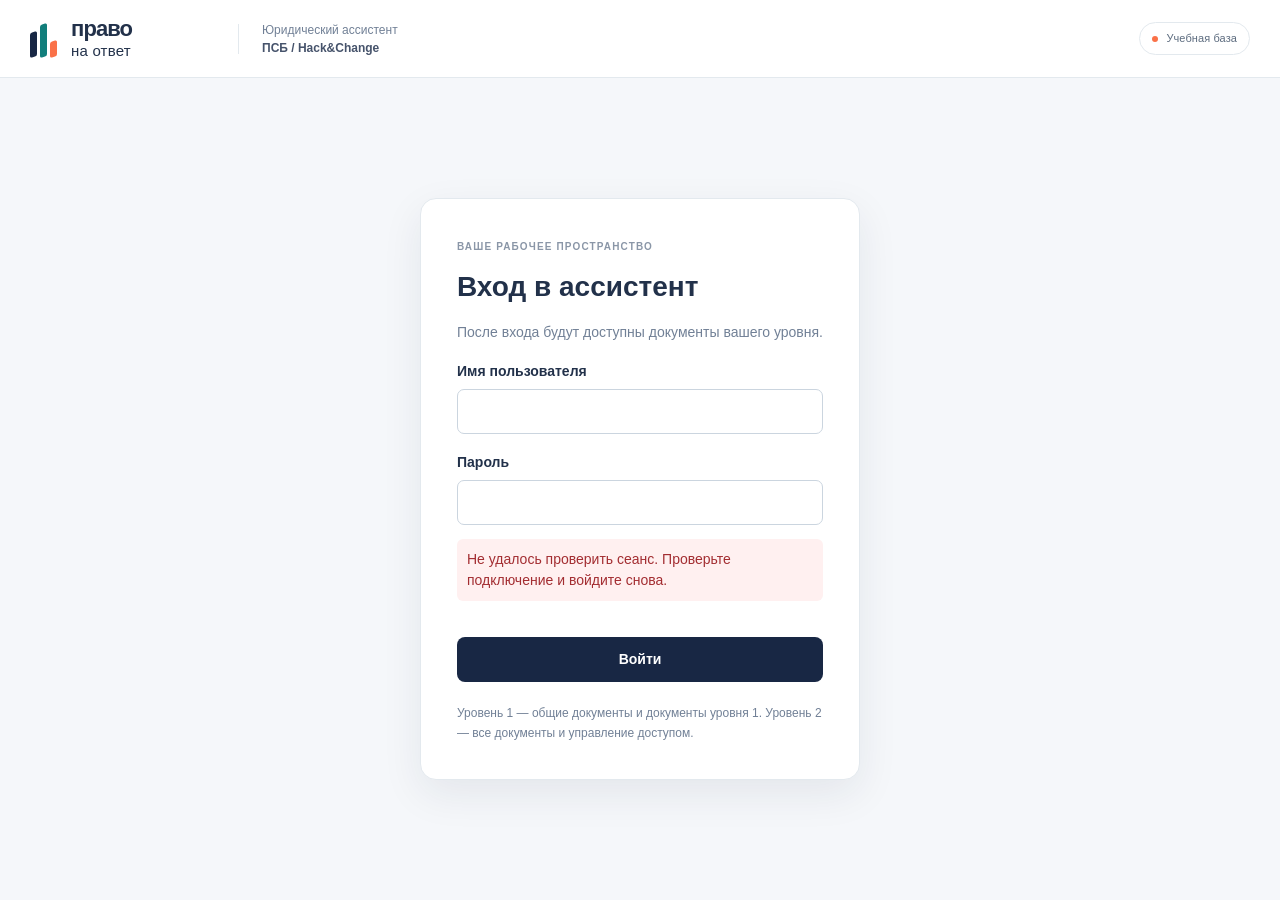
==== commit 9aa850d8: "Add authenticated document access levels and scoped RAG history" ====
--- a/static/index.html
+++ b/static/index.html
@@ -18,12 +18,28 @@
     </a>
     <div class="header-project"><span class="header-divider"></span><span>Юридический ассистент <b>ПСБ / Hack&amp;Change</b></span></div>
     <div class="header-actions">
+      <div id="account-controls" class="account-controls" hidden><span id="account-label"></span><button id="logout-button" type="button">Выйти</button></div>
       <span class="training-tag"><span></span>Учебная база</span>
       <button class="icon-button mobile-source-button" id="mobile-sources" type="button" aria-label="Открыть источники" aria-controls="source-panel" aria-expanded="false"><svg viewBox="0 0 24 24" aria-hidden="true"><path d="M5 4h11l3 3v13H5zM15 4v4h4M8 12h8M8 16h6"/></svg></button>
     </div>
   </header>
 
-  <div class="workspace">
+  <section id="login-screen" class="login-screen" aria-labelledby="login-title">
+    <form id="login-form" class="login-card" autocomplete="off">
+      <span class="section-label">ВАШЕ РАБОЧЕЕ ПРОСТРАНСТВО</span>
+      <h1 id="login-title">Вход в ассистент</h1>
+      <p>После входа будут доступны документы вашего уровня.</p>
+      <label for="login-username">Имя пользователя</label>
+      <input id="login-username" name="username" type="text" required maxlength="80" autocomplete="off" autocapitalize="none" spellcheck="false">
+      <label for="login-password">Пароль</label>
+      <input id="login-password" name="password" type="password" required maxlength="512" autocomplete="off">
+      <p id="login-error" class="login-error" role="alert" hidden></p>
+      <button id="login-submit" type="submit">Войти</button>
+      <p class="login-help">Уровень 1 — общие документы и документы уровня 1. Уровень 2 — все документы и управление доступом.</p>
+    </form>
+  </section>
+
+  <div class="workspace" id="workspace" hidden>
     <aside class="sidebar" aria-label="Рабочее пространство">
       <div class="sidebar-top">
         <p class="eyebrow">Рабочее пространство</p>
@@ -39,7 +55,7 @@
           <p>Проверяйте выводы по точным положениям документов.</p>
           <div class="corpus-count"><span id="sidebar-document-count">—</span><small>документ в базе</small></div>
         </div>
-        <div class="session-note"><span class="tiny-lock" aria-hidden="true"><svg viewBox="0 0 24 24"><path d="M7 10V7a5 5 0 0 1 10 0v3M5 10h14v11H5zM12 14v3"/></svg></span><p>История сохраняется<br>в этом браузере.</p></div>
+        <div class="session-note"><span class="tiny-lock" aria-hidden="true"><svg viewBox="0 0 24 24"><path d="M7 10V7a5 5 0 0 1 10 0v3M5 10h14v11H5zM12 14v3"/></svg></span><p>История сохраняется<br>для вашей учётной записи.</p></div>
         <span class="version-label">Прототип · 2026</span>
       </div>
     </aside>
@@ -58,14 +74,15 @@
           <h2 id="welcome-title">Юридический вопрос.<br><em>Проверяемый ответ.</em></h2>
           <p class="welcome-copy">Найдём нужные положения, учтём редакцию и покажем, на чём основан ответ. Если данных не хватает — скажем об этом.</p>
           <div class="welcome-principles"><span><svg viewBox="0 0 20 20" aria-hidden="true"><path d="m4 10 4 4 8-8"/></svg>Только по базе</span><span><svg viewBox="0 0 20 20" aria-hidden="true"><path d="m4 10 4 4 8-8"/></svg>Ссылки на пункты</span><span><svg viewBox="0 0 20 20" aria-hidden="true"><path d="m4 10 4 4 8-8"/></svg>Учёт условий</span></div>
-          <div class="examples-heading"><h3>С чего начнём?</h3><span>Выберите пример</span></div>
-          <div class="example-grid" id="example-grid">
-            <button class="example-card" type="button" data-example="rent"><span class="example-category">ДОГОВОР АРЕНДЫ</span><strong>Сколько и когда платить?</strong><span class="example-description">Условия договора А-08/2024</span><span class="example-arrow" aria-hidden="true">↗</span></button>
-            <button class="example-card" type="button" data-example="payment"><span class="example-category">ПРОВЕРКА ФАКТА</span><strong>Правда ли, что срок — 90 дней?</strong><span class="example-description">Проверим по договору поставки</span><span class="example-arrow" aria-hidden="true">↗</span></button>
-            <button class="example-card" type="button" data-example="address"><span class="example-category">ДОПСОГЛАШЕНИЕ</span><strong>Какой адрес применить?</strong><span class="example-description">Спецификация от 02.10.2024</span><span class="example-arrow" aria-hidden="true">↗</span></button>
-            <button class="example-card" type="button" data-example="approval"><span class="example-category">ПРОШЛАЯ РЕДАКЦИЯ</span><strong>Кто согласует договор?</strong><span class="example-description">Регламент на февраль 2025 года</span><span class="example-arrow" aria-hidden="true">↗</span></button>
+          <div class="examples-heading"><h3>С чего начнём?</h3><span id="example-hint">Выберите пример</span></div>
+          <div class="example-grid" id="example-grid" hidden>
+            <button class="example-card" type="button" data-example="rent"><span class="example-category">ДОГОВОР АРЕНДЫ</span><strong>Сколько и когда платить?</strong><span class="example-description">Найдём условия в доступной базе</span><span class="example-arrow" aria-hidden="true">↗</span></button>
+            <button class="example-card" type="button" data-example="payment"><span class="example-category">УСЛОВИЯ ОПЛАТЫ</span><strong>Какие сроки предусмотрены?</strong><span class="example-description">Проверим положения договора</span><span class="example-arrow" aria-hidden="true">↗</span></button>
+            <button class="example-card" type="button" data-example="address"><span class="example-category">УСЛОВИЯ ДОСТАВКИ</span><strong>Какой адрес применить?</strong><span class="example-description">Сопоставим доступные документы</span><span class="example-arrow" aria-hidden="true">↗</span></button>
+            <button class="example-card" type="button" data-example="approval"><span class="example-category">СОГЛАСОВАНИЕ</span><strong>Кто согласует договор?</strong><span class="example-description">Найдём условия и уточним дату</span><span class="example-arrow" aria-hidden="true">↗</span></button>
           </div>
-          <button class="historical-example" type="button" data-example="historical"><svg viewBox="0 0 20 20" aria-hidden="true"><path d="M4 5v4h4M4 9a6 6 0 1 1 1 6M10 6v4l3 2"/></svg>А если нужной редакции закона нет?<span aria-hidden="true">→</span></button>
+          <button id="historical-example" class="historical-example" type="button" data-example="historical" hidden><svg viewBox="0 0 20 20" aria-hidden="true"><path d="M4 5v4h4M4 9a6 6 0 1 1 1 6M10 6v4l3 2"/></svg>А если нужной редакции закона нет?<span aria-hidden="true">→</span></button>
+          <button id="generic-example" class="historical-example" type="button" data-example="generic" hidden>Найти условия оплаты в доступных мне документах<span aria-hidden="true">→</span></button>
         </section>
         <section class="messages" id="messages" aria-label="История диалога" aria-live="polite" aria-relevant="additions"></section>
       </div>
@@ -95,15 +112,15 @@
         <div class="document-list" id="document-list" aria-live="polite"><div class="panel-loading"><span class="spinner"></span>Загружаем документы…</div></div>
         <p class="document-base-note">База подготовлена для кейса.<br>Это не полный архив законодательства.</p>
       </section>
-      <section class="document-view" id="document-view" hidden aria-label="Просмотр документа"><div class="document-view-top"><button class="back-button" id="document-back" type="button"><svg viewBox="0 0 20 20" aria-hidden="true"><path d="m11 4-6 6 6 6M5 10h11"/></svg>К списку источников</button><button class="icon-button" type="button" id="copy-document" aria-label="Скопировать текст документа" title="Скопировать текст"><svg viewBox="0 0 24 24" aria-hidden="true"><path d="M8 8h12v13H8zM16 8V3H3v13h5"/></svg></button></div><div class="document-view-heading"><span class="document-type" id="document-view-type"></span><h3 id="document-view-title"></h3><p id="document-view-description"></p></div><div class="document-loading" id="document-loading" hidden><span class="spinner"></span>Открываем источник…</div><div class="document-text-container" id="document-text-container"><pre id="document-text" class="document-text" tabindex="0" aria-label="Исходный текст документа"></pre></div></section>
+      <section class="document-view" id="document-view" hidden aria-label="Просмотр документа"><div class="document-view-top"><button class="back-button" id="document-back" type="button"><svg viewBox="0 0 20 20" aria-hidden="true"><path d="m11 4-6 6 6 6M5 10h11"/></svg>К списку источников</button><button class="icon-button" type="button" id="copy-document" aria-label="Скопировать текст документа" title="Скопировать текст"><svg viewBox="0 0 24 24" aria-hidden="true"><path d="M8 8h12v13H8zM16 8V3H3v13h5"/></svg></button></div><div class="document-view-heading"><span class="document-type" id="document-view-type"></span><h3 id="document-view-title"></h3><p id="document-view-description"></p></div><div id="document-access" class="document-access" hidden><span id="document-access-label" class="access-badge"></span><div id="document-access-controls" hidden><label for="document-access-level">Уровень доступа</label><select id="document-access-level"><option value="1">1 — доступен всем пользователям</option><option value="2">2 — только пользователям уровня 2</option></select><button id="document-access-save" type="button">Сохранить доступ</button></div><p id="document-access-message" role="status" hidden></p></div><div class="document-loading" id="document-loading" hidden><span class="spinner"></span>Открываем источник…</div><div class="document-text-container" id="document-text-container"><pre id="document-text" class="document-text" tabindex="0" aria-label="Исходный текст документа"></pre></div></section>
     </aside>
   </div>
   <dialog class="history-dialog" id="history-dialog" aria-labelledby="history-title" aria-describedby="history-description">
     <div class="history-heading"><div><span class="section-label">ВАШЕ РАБОЧЕЕ ПРОСТРАНСТВО</span><h2 id="history-title">История диалогов</h2></div><button class="icon-button" id="close-history" type="button" aria-label="Закрыть историю"><svg viewBox="0 0 24 24" aria-hidden="true"><path d="m6 6 12 12M18 6 6 18"/></svg></button></div>
-    <p id="history-description">Вопросы, ответы и источники сохраняются в этом браузере между посещениями. На другом устройстве эта история недоступна.</p>
+    <p id="history-description">Диалоги сохраняются на сервере для вашей учётной записи. Показана история при текущих правах доступа; после изменения прав начинается новый контекст.</p>
     <div class="history-list" id="history-list"></div>
     <div class="history-actions"><button id="history-new-chat" type="button">+ Новый диалог</button><button id="clear-history" type="button">Удалить всю историю</button></div>
-    <div class="history-delete-confirm" id="history-delete-confirm" hidden><p>Удалить все сохранённые диалоги из этого браузера?</p><button id="confirm-clear-history" type="button">Удалить всё</button><button id="cancel-clear-history" type="button">Отмена</button></div>
+    <div class="history-delete-confirm" id="history-delete-confirm" hidden><p>Удалить всю историю вашей учётной записи с сервера?</p><button id="confirm-clear-history" type="button">Удалить всё</button><button id="cancel-clear-history" type="button">Отмена</button></div>
   </dialog>
   <div class="toast" id="toast" role="status" hidden></div>
 </body>
--- a/static/styles.css
+++ b/static/styles.css
@@ -13,3 +13,6 @@
 .compact-history{display:none}.storage-notice{padding:10px 26px;background:#fff6e7;border-bottom:1px solid #ebdfc5;color:#8c713e;font-size:11px;line-height:1.65}.storage-notice button{display:block;text-decoration:underline;font-size:10px;margin-top:4px;color:#7b602f}.history-dialog{width:min(560px,calc(100vw - 32px));max-height:80dvh;border:1px solid #dfe7ec;border-radius:16px;padding:0;color:var(--ink);box-shadow:0 22px 80px #18274433;background:#fff}.history-dialog::backdrop{background:#18274466;backdrop-filter:blur(3px)}.history-heading{display:flex;align-items:center;justify-content:space-between;padding:24px 26px 12px;gap:16px}.history-heading .section-label{font-size:8px;letter-spacing:1px}.history-heading h2{font-size:22px;font-weight:600;margin:6px 0 0;letter-spacing:-.5px}.history-heading .icon-button{flex-shrink:0}.history-dialog>p{font-size:11px;line-height:1.8;color:#8c99a8;padding:0 26px;margin:0 0 17px}.history-list{max-height:44dvh;overflow:auto;padding:0 14px 10px}.history-row{display:flex;gap:8px;border:1px solid transparent;border-bottom-color:#edf0f3;border-radius:8px;align-items:center;padding:3px 8px 3px 12px}.history-row.active{background:#f1f8f5;border-color:#d3e8df}.history-chat{flex:1;text-align:left;min-width:0;padding:11px 0;display:flex;flex-direction:column;gap:7px}.history-chat strong{font-size:12px;font-weight:550;line-height:1.65;overflow-wrap:anywhere}.history-chat span{font-size:9px;color:#92a0af}.history-chat:hover strong{color:var(--teal)}.history-remove{font-size:22px;color:#a8b1bd;width:30px;min-height:34px;border-radius:5px}.history-remove:hover{color:#a65c4b;background:#fff2ec}.history-empty{padding:24px 12px;text-align:center;font-size:12px;line-height:1.8;color:#8a98a7}.history-actions{display:flex;align-items:center;justify-content:space-between;border-top:1px solid #e7ecf1;padding:17px 26px;gap:12px;background:#fafcfd}.history-actions button{font-size:11px;color:var(--teal);padding:4px 0}.history-actions #clear-history{font-size:10px;color:#9b7d71}.history-actions button:disabled{cursor:default;color:#c1c7ce}.history-delete-confirm{padding:12px 26px 20px;background:#fff6f0;border-top:1px solid #f0e2d9;font-size:11px;color:#92664e}.history-delete-confirm p{margin:0 0 10px}.history-delete-confirm button{font-size:11px;border-radius:5px;padding:6px 10px;margin-right:10px;background:#f5e1d3}.history-delete-confirm #cancel-clear-history{background:#fff;border:1px solid #eadbcc;color:#786b61}.self-check{font-size:9px}.self-check.completed{color:#5c9185}.self-check.unavailable{color:#a18a66}
 @media(max-width:1030px){.compact-history{display:grid;margin-left:auto}.compact-new-chat{margin-left:2px}.chat-toolbar{gap:6px}.mode-status{margin-left:6px}}@media(max-width:760px){.history-heading{padding:20px 20px 12px}.history-heading h2{font-size:20px}.history-dialog>p{padding:0 20px}.history-actions{padding:16px 20px}.storage-notice{padding:9px 20px}.history-delete-confirm{padding:12px 20px 18px}.chat-toolbar>div:first-child{min-width:0}.chat-toolbar h1{font-size:15px}.compact-history,.compact-new-chat{width:28px;height:30px;flex-shrink:0}.mode-status{max-width:112px}.answer-footer{flex-wrap:wrap}}
 @media(max-width:420px){.chat-toolbar{flex-wrap:wrap;gap:4px 7px}.chat-toolbar>div:first-child{flex:1}.chat-toolbar .mode-status{width:100%;max-width:none;margin:4px 0 0;font-size:9px;justify-content:flex-start}.compact-history{margin-left:0}.history-actions{gap:8px}.history-actions #clear-history{font-size:9px}}
+
+/* Authenticated workspace and document permissions. */
+.login-screen{min-height:calc(100dvh - 78px);display:grid;place-items:center;padding:36px 20px;background:var(--surface)}.login-card{width:min(440px,100%);padding:36px;background:white;border:1px solid var(--line);border-radius:16px;box-shadow:var(--shadow)}.login-card h1{font-size:28px;margin:10px 0}.login-card>p{color:var(--muted)}.login-card label{display:block;margin:18px 0 7px;font-weight:600}.login-card input{width:100%;padding:11px 12px;border:1px solid #cbd5df;border-radius:7px;background:white}.login-card button{width:100%;margin-top:22px;padding:12px;background:var(--navy);color:white;border-radius:8px;font-weight:600}.login-card .login-error{color:#a32d31;background:#fff0f0;border-radius:6px;padding:10px}.login-card .login-help{font-size:12px;line-height:1.6;margin:22px 0 0}.account-controls{display:flex;align-items:center;gap:12px;font-size:12px}.account-controls>span{font-weight:600;white-space:nowrap}.account-controls button{padding:7px 11px;border:1px solid var(--line);border-radius:6px;background:white}.access-badge{display:inline-block;font-size:11px;font-weight:600;color:var(--teal-dark);padding:3px 7px;border-radius:4px;background:var(--teal-pale)}.document-item-copy .access-badge{margin-top:5px}.document-access{margin:0 24px 18px;padding:12px;background:var(--surface);border:1px solid var(--line);border-radius:8px}.document-access-controls{margin-top:10px}.document-access label{display:block;margin:10px 0 5px;font-size:12px;font-weight:600}.document-access select{width:100%;padding:8px;border:1px solid #cbd5df;border-radius:5px;background:white;font-size:12px}.document-access button{padding:8px 12px;background:var(--navy);color:white;border-radius:6px;margin-top:10px;font-size:12px}.document-access p{font-size:12px;margin:8px 0 0}.document-access .access-error{color:#a32d31}.account-controls button:disabled,.login-card button:disabled,.document-access button:disabled{opacity:.65}.access-notice{padding:10px 14px;background:#fff8e5;color:#73520d;border-radius:6px;font-size:12px}@media(max-width:760px){.header-project{display:none}.account-controls{gap:6px}.account-controls>span{max-width:145px;overflow:hidden;text-overflow:ellipsis}.training-tag{display:none}.login-card{padding:26px}.document-access{margin-inline:16px}}
